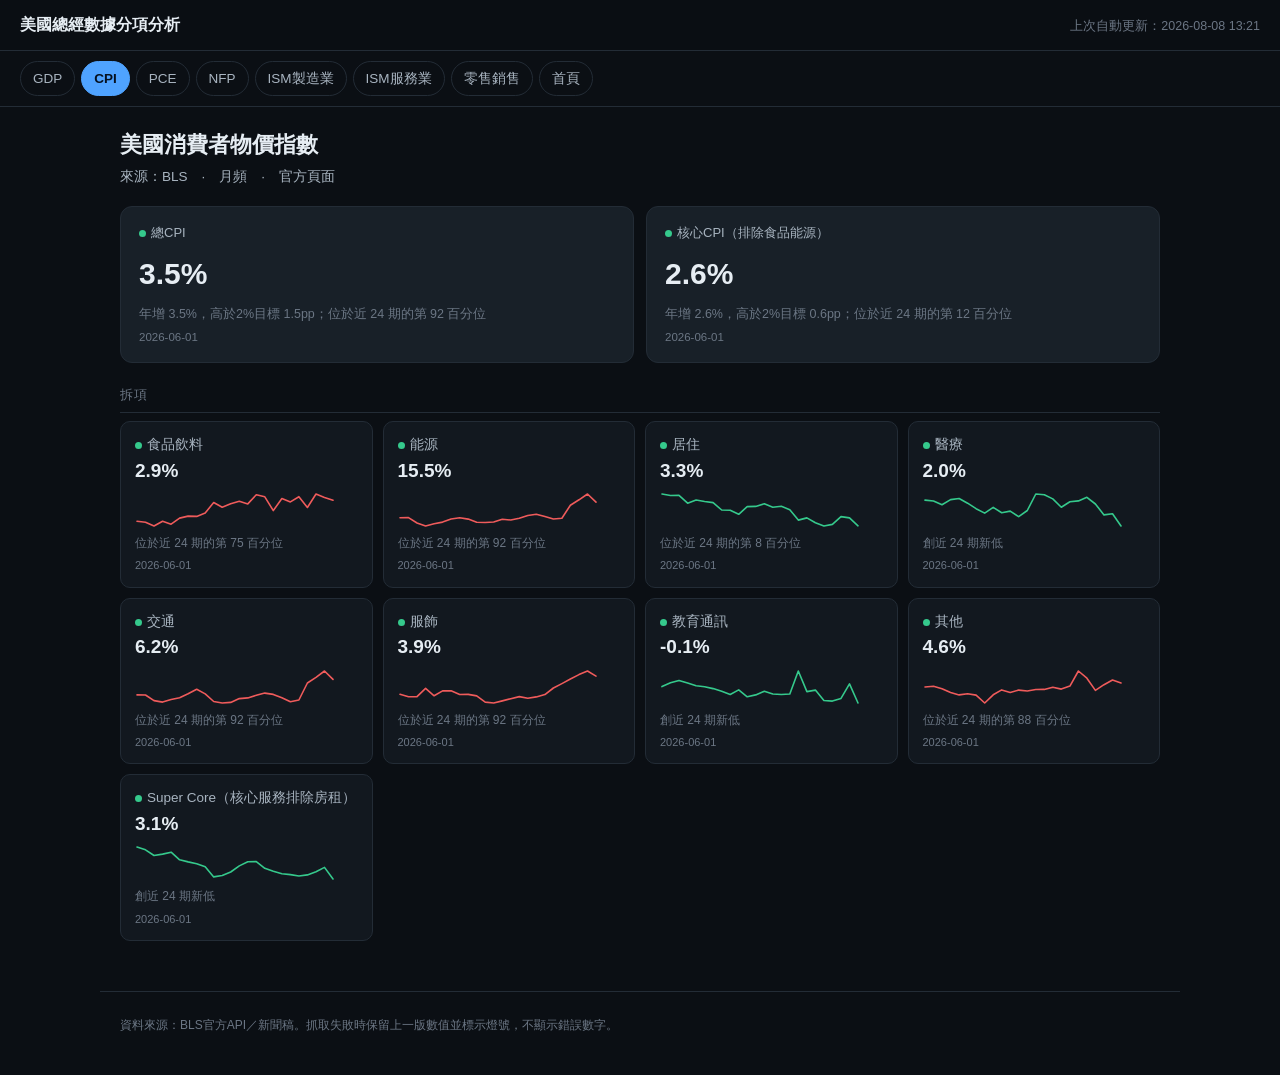
==== site/cpi.html @ f954ac7a "Step 5: 建立網頁（首頁+7指標分頁），瀏覽器實測通過 分頁式架構：每個指標頁面是薄殼(設定PAGE_INDICATOR後載入app.js)，渲染邏輯 集中在app.js，之後加新指標只需新增H" ====
<!doctype html>
<html lang="zh-Hant">
<head>
<meta charset="utf-8" />
<meta name="viewport" content="width=device-width, initial-scale=1" />
<meta name="robots" content="noindex" />
<title>CPI 拆項分析｜美國總經數據分項分析</title>
<link rel="stylesheet" href="style.css" />
</head>
<body>
<div id="app"><div class="loading">載入中…</div></div>
<script>window.PAGE_INDICATOR = "cpi";</script>
<script src="app.js"></script>
</body>
</html>
---- site/style.css ----
:root {
  --bg: #0b0f14;
  --card: #12181f;
  --card2: #182028;
  --border: #232c36;
  --text: #e6edf3;
  --text2: #a8b4c0;
  --text3: #6b7684;
  --accent: #4fa3ff;
  --green: #35c98c;
  --yellow: #e2b93b;
  --gray: #6b7684;
  --up: #ef5b5b;
  --down: #35c98c;
}

* { box-sizing: border-box; }

body {
  margin: 0;
  background: var(--bg);
  color: var(--text);
  font-family: -apple-system, "PingFang TC", "Microsoft JhengHei", "Segoe UI", sans-serif;
  font-size: 15px;
  line-height: 1.6;
}

a { color: var(--accent); text-decoration: none; }
a:hover { text-decoration: underline; }

header.top {
  position: sticky;
  top: 0;
  z-index: 10;
  background: rgba(11, 15, 20, 0.92);
  backdrop-filter: blur(6px);
  border-bottom: 1px solid var(--border);
  padding: 12px 20px;
  display: flex;
  align-items: baseline;
  justify-content: space-between;
  flex-wrap: wrap;
  gap: 8px;
}

header.top .brand { font-weight: 700; font-size: 16px; }
header.top .brand a { color: var(--text); }
header.top .meta { font-size: 12.5px; color: var(--text3); }

nav.tabs {
  display: flex;
  gap: 6px;
  flex-wrap: wrap;
  padding: 10px 20px;
  border-bottom: 1px solid var(--border);
}

nav.tabs a {
  padding: 6px 12px;
  border-radius: 999px;
  border: 1px solid var(--border);
  color: var(--text2);
  font-size: 13.5px;
  white-space: nowrap;
}

nav.tabs a.active {
  background: var(--accent);
  border-color: var(--accent);
  color: #06111f;
  font-weight: 600;
}

main { max-width: 1080px; margin: 0 auto; padding: 20px; }

.page-head { margin-bottom: 18px; }
.page-head h1 { font-size: 22px; margin: 0 0 4px; }
.page-head .sub { color: var(--text2); font-size: 13.5px; }
.page-head .sub a { color: var(--text2); }

.headline-row {
  display: grid;
  grid-template-columns: repeat(auto-fit, minmax(220px, 1fr));
  gap: 12px;
  margin-bottom: 20px;
}

.headline-tile {
  background: var(--card2);
  border: 1px solid var(--border);
  border-radius: 12px;
  padding: 16px 18px;
}

.headline-tile .name { font-size: 13px; color: var(--text2); margin-bottom: 6px; }
.headline-tile .value { font-size: 30px; font-weight: 700; }
.headline-tile .note { font-size: 12.5px; color: var(--text3); margin-top: 6px; min-height: 1.4em; }
.headline-tile .asof { font-size: 11.5px; color: var(--text3); margin-top: 4px; }

.group-title {
  font-size: 13px;
  color: var(--text3);
  text-transform: uppercase;
  letter-spacing: 0.04em;
  margin: 22px 0 8px;
  padding-bottom: 6px;
  border-bottom: 1px solid var(--border);
}

.card-grid {
  display: grid;
  grid-template-columns: repeat(auto-fill, minmax(240px, 1fr));
  gap: 10px;
}

.card {
  background: var(--card);
  border: 1px solid var(--border);
  border-radius: 10px;
  padding: 12px 14px;
  position: relative;
}

.card .row1 {
  display: flex;
  align-items: center;
  justify-content: space-between;
  gap: 8px;
}

.card .name { font-size: 13.5px; color: var(--text2); }
.card .value { font-size: 19px; font-weight: 700; }
.card .badge {
  font-size: 10.5px;
  padding: 1px 6px;
  border-radius: 999px;
  border: 1px solid var(--border);
  color: var(--text3);
  white-space: nowrap;
}
.card .badge.in { color: var(--green); border-color: var(--green); }
.card .badge.out { color: var(--text3); }

.card .note { font-size: 12px; color: var(--text3); margin-top: 6px; min-height: 1.4em; }
.card .asof { font-size: 11px; color: var(--text3); margin-top: 4px; }
.card svg.spark { display: block; margin-top: 6px; }

.dot { display: inline-block; width: 7px; height: 7px; border-radius: 50%; margin-right: 5px; }
.dot.green { background: var(--green); }
.dot.yellow { background: var(--yellow); }
.dot.gray { background: var(--gray); }

.legend { font-size: 12px; color: var(--text3); margin: 6px 0 4px; }

.index-grid {
  display: grid;
  grid-template-columns: repeat(auto-fill, minmax(260px, 1fr));
  gap: 14px;
}

.index-card {
  background: var(--card);
  border: 1px solid var(--border);
  border-radius: 14px;
  padding: 18px 20px;
  display: block;
  color: var(--text);
}

.index-card:hover { border-color: var(--accent); text-decoration: none; }
.index-card .name { font-size: 15px; color: var(--text2); margin-bottom: 8px; }
.index-card .value { font-size: 28px; font-weight: 700; }
.index-card .asof { font-size: 12px; color: var(--text3); margin-top: 8px; }

footer.site {
  max-width: 1080px;
  margin: 0 auto;
  padding: 24px 20px 40px;
  color: var(--text3);
  font-size: 12px;
  border-top: 1px solid var(--border);
  margin-top: 30px;
}

.loading { color: var(--text3); padding: 40px; text-align: center; }
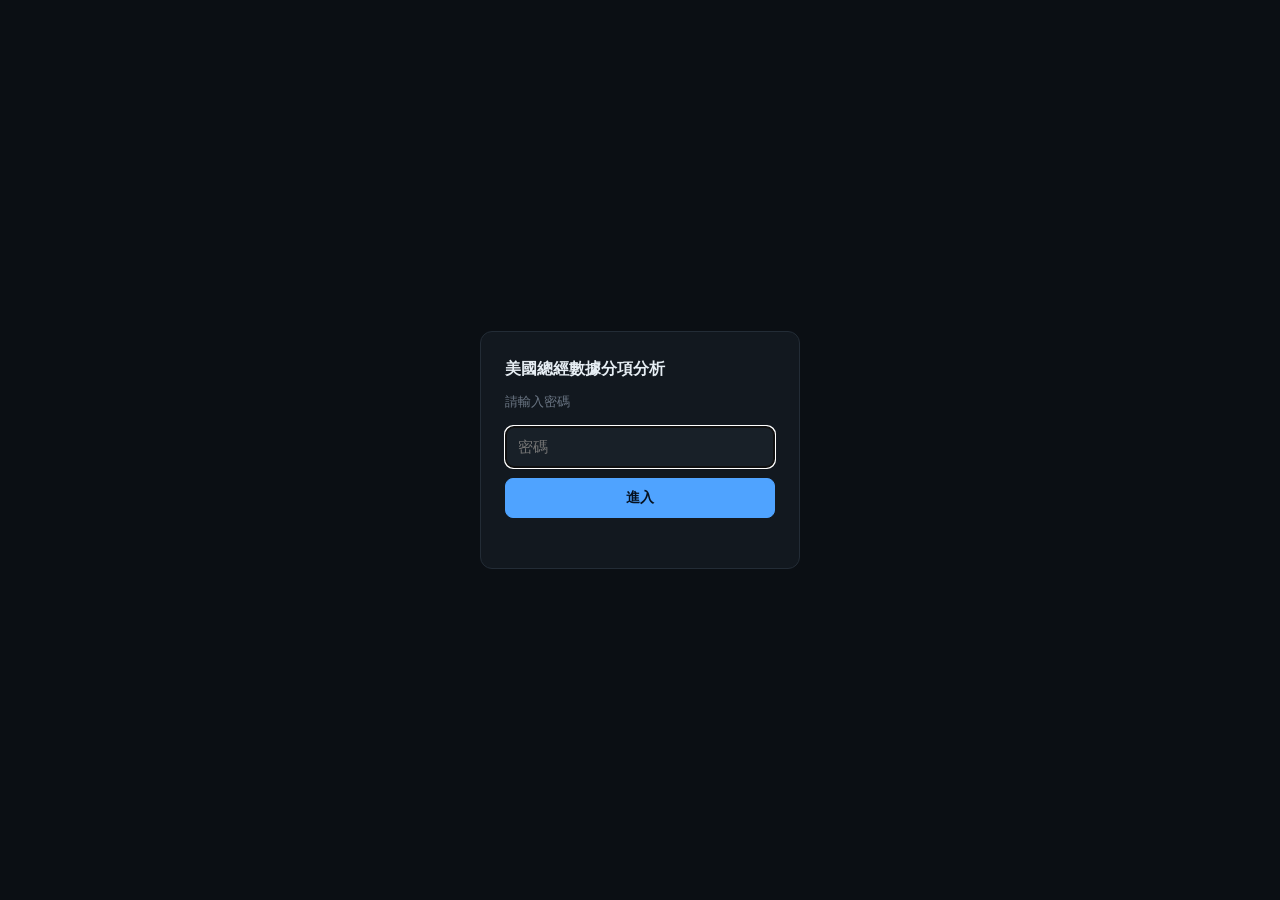
==== commit f4b18d00: "加上密碼閘門，8個分頁全數套用 比照us-macro-guide同一套前端軟鎖機制（PBKDF2-SHA256雜湊，密碼原文不進版控）： 新增 site/gate.js 與 scripts/set_p" ====
--- a/site/cpi.html
+++ b/site/cpi.html
@@ -3,13 +3,32 @@
 <head>
 <meta charset="utf-8" />
 <meta name="viewport" content="width=device-width, initial-scale=1" />
-<meta name="robots" content="noindex" />
+<meta name="robots" content="noindex, nofollow" />
 <title>CPI 拆項分析｜美國總經數據分項分析</title>
 <link rel="stylesheet" href="style.css" />
+<style>
+  /* 密碼閘門：未解鎖前整頁不顯示（gate.js 驗證通過後移除 .locked） */
+  html.locked body > *{visibility:hidden}
+  html.locked #gate{visibility:visible}
+  #gate{position:fixed;inset:0;z-index:99;background:var(--bg);
+    display:flex;align-items:center;justify-content:center;padding:24px}
+  #gate form{width:100%;max-width:320px;background:var(--card);border:1px solid var(--border);
+    border-radius:12px;padding:24px;display:flex;flex-direction:column;gap:10px}
+  .gate-title{font-size:16px;font-weight:600}
+  .gate-sub{font-size:12.5px;color:var(--text3);margin-bottom:4px}
+  #gatepw{background:var(--card2);border:1px solid var(--border);border-radius:8px;
+    color:var(--text);padding:10px 12px;font-size:15px;min-height:42px;font-family:inherit}
+  .btn{display:inline-flex;align-items:center;justify-content:center;gap:6px;
+    padding:10px 14px;border-radius:8px;border:1px solid var(--border);
+    background:var(--card2);color:var(--text);font-size:14px;cursor:pointer;font-family:inherit}
+  .btn-primary{background:var(--accent);border-color:var(--accent);color:#06111f;font-weight:600}
+  .gate-msg{font-size:12px;color:var(--up);min-height:16px}
+</style>
+<script>document.documentElement.className='locked';</script>
 </head>
 <body>
 <div id="app"><div class="loading">載入中…</div></div>
 <script>window.PAGE_INDICATOR = "cpi";</script>
-<script src="app.js"></script>
+<script src="gate.js"></script>
 </body>
 </html>
--- a/site/style.css
+++ b/site/style.css
@@ -12,6 +12,15 @@
   --gray: #6b7684;
   --up: #ef5b5b;
   --down: #35c98c;
+  --s1: #3987e5;
+  --s2: #d95926;
+  --s3: #199e70;
+  --s4: #c98500;
+  --s5: #d55181;
+  --s6: #008300;
+  --s7: #9085e9;
+  --other: #545b64;
+  --gridline: #232c36;
 }
 
 * { box-sizing: border-box; }
@@ -183,3 +192,73 @@
 }
 
 .loading { color: var(--text3); padding: 40px; text-align: center; }
+
+/* 走勢比較圖（堆疊長條＋headline折線） */
+.trend-chart-wrap {
+  background: var(--card);
+  border: 1px solid var(--border);
+  border-radius: 12px;
+  padding: 16px 18px 10px;
+  margin-bottom: 22px;
+}
+.trend-chart-head {
+  display: flex;
+  justify-content: space-between;
+  align-items: baseline;
+  flex-wrap: wrap;
+  gap: 6px;
+  margin-bottom: 10px;
+}
+.trend-chart-head .title { font-size: 13.5px; color: var(--text2); font-weight: 600; }
+.trend-chart-head .hint { font-size: 11.5px; color: var(--text3); }
+.trend-legend { display: flex; gap: 14px; flex-wrap: wrap; font-size: 12px; color: var(--text2); margin-bottom: 6px; }
+.trend-legend .item { display: inline-flex; align-items: center; gap: 5px; }
+.trend-legend .swatch { display: inline-block; width: 10px; height: 10px; border-radius: 2px; }
+.trend-legend .line-swatch { display: inline-block; width: 14px; height: 2px; background: var(--text); }
+.trend-chart-svg { display: block; width: 100%; height: auto; }
+.trend-chart-svg .hit-col { fill: transparent; cursor: crosshair; }
+.trend-chart-svg .hit-col:hover { fill: rgba(255,255,255,0.04); }
+.trend-chart-svg .axis-label { fill: var(--text3); font-size: 10.5px; }
+.trend-chart-svg .axis-year { fill: var(--text2); font-weight: 600; }
+.trend-chart-svg .end-label { fill: var(--text); font-size: 12px; font-weight: 700; font-variant-numeric: tabular-nums; }
+.trend-chart-svg .baseline { stroke: var(--text3); stroke-width: 1; }
+.trend-chart-svg .gridline { stroke: var(--gridline); stroke-width: 1; }
+
+.chart-tooltip {
+  position: fixed;
+  pointer-events: none;
+  background: var(--card2);
+  border: 1px solid var(--border);
+  border-radius: 8px;
+  padding: 8px 10px;
+  font-size: 12px;
+  color: var(--text2);
+  box-shadow: 0 6px 20px rgba(0,0,0,0.4);
+  z-index: 50;
+  display: none;
+  white-space: nowrap;
+}
+.chart-tooltip .t-title { color: var(--text); font-weight: 700; margin-bottom: 5px; }
+.chart-tooltip .t-row { display: flex; align-items: center; justify-content: space-between; gap: 14px; margin: 2px 0; }
+.chart-tooltip .t-row .k { display: flex; align-items: center; gap: 5px; color: var(--text2); }
+.chart-tooltip .t-row .k .sw { width: 8px; height: 8px; border-radius: 2px; flex-shrink: 0; }
+.chart-tooltip .t-row .v { font-weight: 600; color: var(--text); font-variant-numeric: tabular-nums; }
+.chart-tooltip .t-row.total { border-top: 1px solid var(--border); margin-top: 4px; padding-top: 4px; }
+
+/* 當期比較直條圖 */
+.bar-compare {
+  margin: 4px 0 18px;
+  background: var(--card);
+  border: 1px solid var(--border);
+  border-radius: 12px;
+  padding: 14px 18px 12px;
+}
+.bar-compare .title { font-size: 13px; color: var(--text2); font-weight: 600; margin-bottom: 10px; }
+.bar-compare-row { display: flex; align-items: center; gap: 10px; margin: 8px 0; }
+.bar-compare-row .label { width: 128px; flex-shrink: 0; font-size: 12px; color: var(--text2); display: flex; align-items: center; gap: 6px; }
+.bar-compare-row .label .sw { width: 9px; height: 9px; border-radius: 2px; flex-shrink: 0; }
+.bar-compare-row .track { flex: 1; position: relative; height: 20px; }
+.bar-compare-row .track .zero { position: absolute; top: 0; bottom: 0; width: 1px; background: var(--text3); }
+.bar-compare-row .track .bar { position: absolute; top: 2px; height: 16px; border-radius: 4px; }
+.bar-compare-row .value { width: 60px; flex-shrink: 0; text-align: right; font-size: 13px; font-weight: 700; font-variant-numeric: tabular-nums; }
+.chart-footnote { font-size: 11px; color: var(--text3); margin-top: 8px; }
